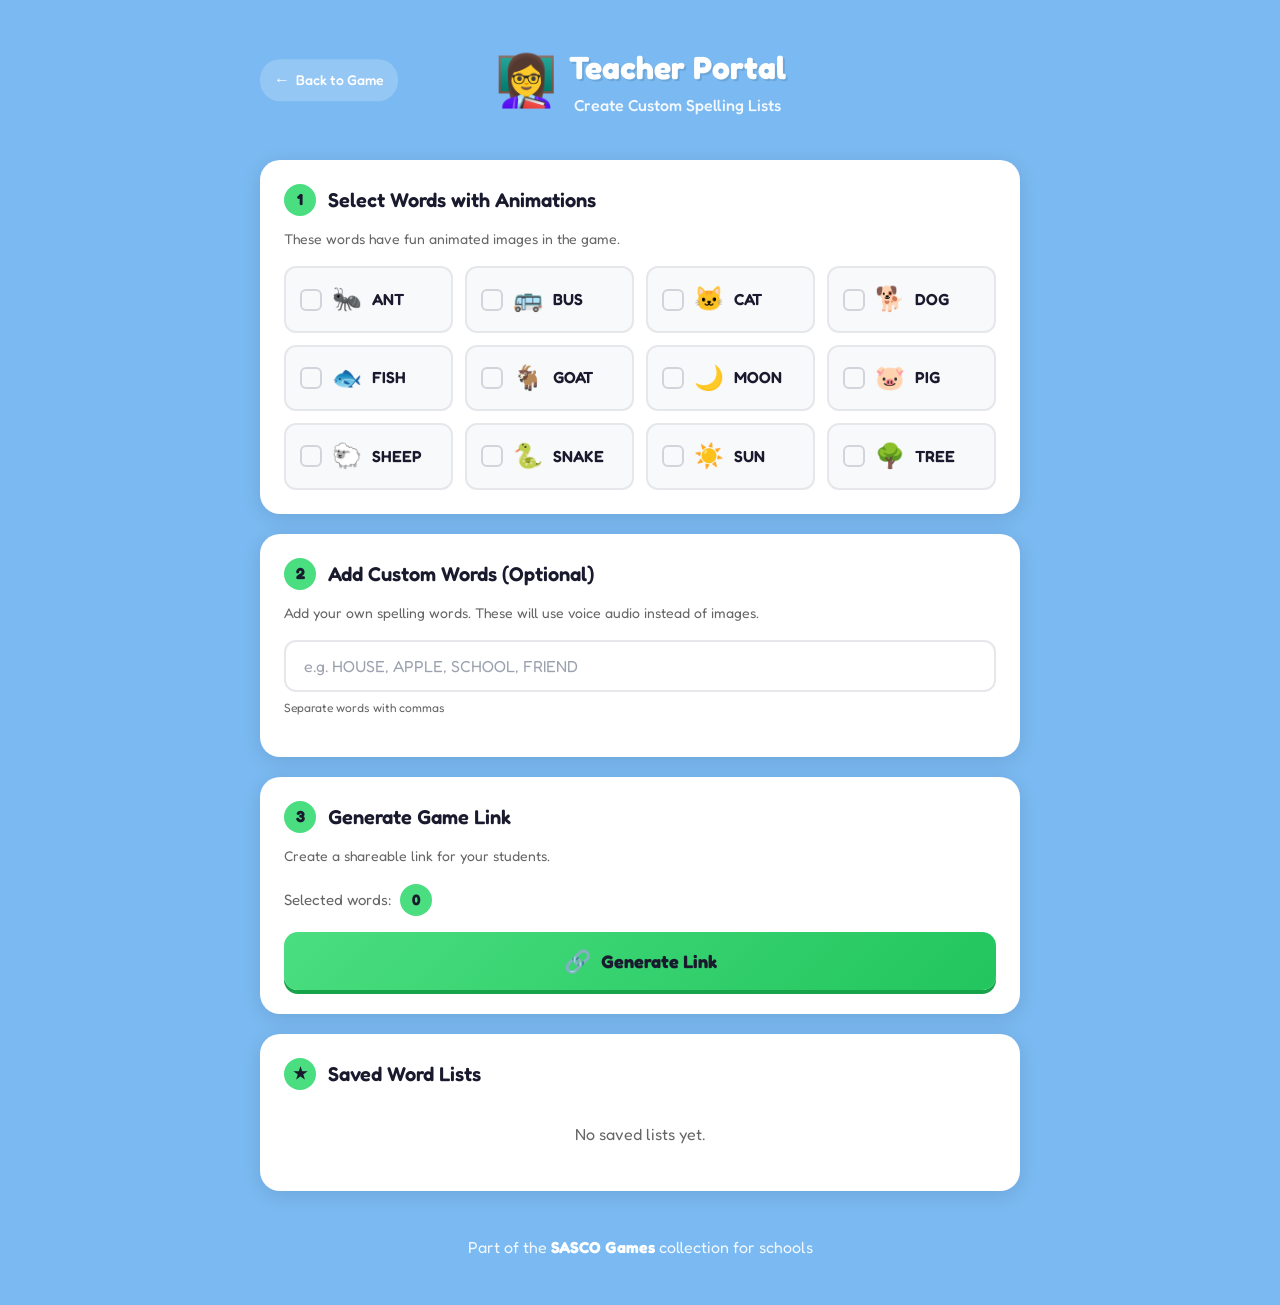
==== teacher.html @ 0edf58c7 "Add Teacher Portal for custom spelling word lists - Create teacher.html portal with word selection U" ====
<!DOCTYPE html>
<html lang="en">
<head>
    <meta charset="UTF-8">
    <meta name="viewport" content="width=device-width, initial-scale=1.0">
    <title>Teacher Portal - Spelling Snake</title>
    <link rel="preconnect" href="https://fonts.googleapis.com">
    <link rel="preconnect" href="https://fonts.gstatic.com" crossorigin>
    <link href="https://fonts.googleapis.com/css2?family=Fredoka:wght@400;500;600;700&display=swap" rel="stylesheet">
    <link rel="stylesheet" href="css/teacher.css">
</head>
<body>
    <div class="container">
        <!-- Header -->
        <header class="header">
            <a href="index.html" class="back-link">
                <span class="back-arrow">←</span>
                <span>Back to Game</span>
            </a>
            <div class="logo">
                <span class="logo-icon">👩‍🏫</span>
                <div class="logo-text">
                    <h1>Teacher Portal</h1>
                    <p class="tagline">Create Custom Spelling Lists</p>
                </div>
            </div>
        </header>

        <!-- Main content -->
        <main class="main-content">
            <!-- Step 1: Select animated words -->
            <section class="card">
                <div class="step-header">
                    <span class="step-number">1</span>
                    <h2>Select Words with Animations</h2>
                </div>
                <p class="card-description">These words have fun animated images in the game.</p>
                <div class="word-grid" id="word-grid">
                    <!-- Words will be inserted by JavaScript -->
                </div>
            </section>

            <!-- Step 2: Add custom words -->
            <section class="card">
                <div class="step-header">
                    <span class="step-number">2</span>
                    <h2>Add Custom Words (Optional)</h2>
                </div>
                <p class="card-description">Add your own spelling words. These will use voice audio instead of images.</p>
                <div class="custom-input-group">
                    <input type="text"
                           id="custom-words-input"
                           class="custom-input"
                           placeholder="e.g. HOUSE, APPLE, SCHOOL, FRIEND"
                           autocomplete="off"
                           autocapitalize="characters">
                    <small class="input-hint">Separate words with commas</small>
                </div>
                <div class="custom-words-preview hidden" id="custom-words-preview">
                    <span class="preview-label">Custom words:</span>
                    <div class="preview-tags" id="preview-tags"></div>
                </div>
            </section>

            <!-- Step 3: Generate link -->
            <section class="card">
                <div class="step-header">
                    <span class="step-number">3</span>
                    <h2>Generate Game Link</h2>
                </div>
                <p class="card-description">Create a shareable link for your students.</p>

                <div class="selected-summary" id="selected-summary">
                    <span class="summary-label">Selected words:</span>
                    <span class="summary-count" id="selected-count">0</span>
                </div>

                <button class="generate-btn" id="generate-btn">
                    <span class="btn-icon">🔗</span>
                    <span>Generate Link</span>
                </button>

                <div class="link-output hidden" id="link-output">
                    <div class="link-box">
                        <input type="text" id="game-link" class="link-input" readonly>
                        <button class="copy-btn" id="copy-btn" title="Copy to clipboard">
                            <span class="copy-icon">📋</span>
                        </button>
                    </div>
                    <div class="link-actions">
                        <button class="action-btn open-btn" id="open-btn">
                            <span>🎮</span> Open Game
                        </button>
                        <button class="action-btn save-btn" id="save-btn">
                            <span>💾</span> Save List
                        </button>
                    </div>
                </div>
            </section>

            <!-- Saved lists -->
            <section class="card saved-lists-card" id="saved-lists-section">
                <div class="step-header">
                    <span class="step-number">★</span>
                    <h2>Saved Word Lists</h2>
                </div>
                <div class="saved-lists" id="saved-lists">
                    <!-- Saved lists will be inserted here -->
                </div>
                <p class="no-saved-lists hidden" id="no-saved-lists">No saved lists yet.</p>
            </section>
        </main>

        <!-- Footer -->
        <footer class="footer">
            <p>Part of the <strong>SASCO Games</strong> collection for schools</p>
        </footer>
    </div>

    <!-- Save dialog -->
    <div class="dialog-overlay hidden" id="save-dialog">
        <div class="dialog">
            <h3>Save Word List</h3>
            <input type="text" id="list-name-input" class="list-name-input" placeholder="e.g. Week 5 Spelling Words">
            <div class="dialog-buttons">
                <button class="dialog-btn cancel-btn" id="cancel-save">Cancel</button>
                <button class="dialog-btn confirm-btn" id="confirm-save">Save</button>
            </div>
        </div>
    </div>

    <script src="js/teacher-portal.js"></script>
</body>
</html>
---- css/teacher.css ----
/* =============================================
   TEACHER PORTAL - STYLES
   SASCO Green Theme
   ============================================= */

* {
    margin: 0;
    padding: 0;
    box-sizing: border-box;
}

:root {
    --primary: #4ade80;
    --primary-dark: #22c55e;
    --primary-light: #86efac;
    --background: #7ab9f1;
    --card-bg: #ffffff;
    --text: #1a1a2e;
    --text-muted: #666666;
    --border: #e5e7eb;
    --shadow: rgba(0, 0, 0, 0.1);
}

body {
    font-family: 'Fredoka', sans-serif;
    background: var(--background);
    color: var(--text);
    min-height: 100vh;
    line-height: 1.6;
}

.container {
    max-width: 800px;
    margin: 0 auto;
    padding: 20px;
    min-height: 100vh;
    display: flex;
    flex-direction: column;
}

/* =============================================
   HEADER
   ============================================= */

.header {
    text-align: center;
    padding: 20px;
    margin-bottom: 20px;
    position: relative;
}

.back-link {
    position: absolute;
    left: 0;
    top: 50%;
    transform: translateY(-50%);
    display: flex;
    align-items: center;
    gap: 6px;
    color: #ffffff;
    text-decoration: none;
    font-size: 14px;
    font-weight: 500;
    background: rgba(255, 255, 255, 0.2);
    padding: 8px 14px;
    border-radius: 20px;
    transition: all 0.2s ease;
}

.back-link:hover {
    background: rgba(255, 255, 255, 0.3);
}

.back-arrow {
    font-size: 16px;
}

.logo {
    display: flex;
    align-items: center;
    justify-content: center;
    gap: 12px;
}

.logo-icon {
    font-size: 50px;
}

.logo-text h1 {
    font-size: 32px;
    font-weight: 700;
    color: #ffffff;
    text-shadow: 2px 2px 0px rgba(0, 0, 0, 0.1);
}

.tagline {
    color: rgba(255, 255, 255, 0.9);
    font-size: 16px;
    font-weight: 500;
}

/* =============================================
   MAIN CONTENT
   ============================================= */

.main-content {
    flex: 1;
    display: flex;
    flex-direction: column;
    gap: 20px;
}

/* =============================================
   CARDS
   ============================================= */

.card {
    background: var(--card-bg);
    border-radius: 20px;
    padding: 24px;
    box-shadow: 0 4px 20px var(--shadow);
}

.step-header {
    display: flex;
    align-items: center;
    gap: 12px;
    margin-bottom: 12px;
}

.step-number {
    width: 32px;
    height: 32px;
    background: var(--primary);
    color: var(--text);
    border-radius: 50%;
    display: flex;
    align-items: center;
    justify-content: center;
    font-weight: 700;
    font-size: 16px;
}

.step-header h2 {
    font-size: 20px;
    font-weight: 600;
    color: var(--text);
}

.card-description {
    color: var(--text-muted);
    font-size: 14px;
    margin-bottom: 16px;
}

/* =============================================
   WORD GRID
   ============================================= */

.word-grid {
    display: grid;
    grid-template-columns: repeat(auto-fill, minmax(140px, 1fr));
    gap: 12px;
}

.word-checkbox {
    display: flex;
    align-items: center;
    gap: 10px;
    padding: 12px 14px;
    background: #f8f9fa;
    border: 2px solid var(--border);
    border-radius: 12px;
    cursor: pointer;
    transition: all 0.2s ease;
    user-select: none;
}

.word-checkbox:hover {
    border-color: var(--primary);
    background: #f0fdf4;
}

.word-checkbox.selected {
    border-color: var(--primary);
    background: linear-gradient(135deg, #f0fdf4, #dcfce7);
    box-shadow: 0 2px 8px rgba(74, 222, 128, 0.3);
}

.checkbox-input {
    display: none;
}

.checkbox-custom {
    width: 22px;
    height: 22px;
    border: 2px solid #d1d5db;
    border-radius: 6px;
    display: flex;
    align-items: center;
    justify-content: center;
    transition: all 0.2s ease;
    flex-shrink: 0;
}

.word-checkbox.selected .checkbox-custom {
    background: var(--primary);
    border-color: var(--primary-dark);
}

.word-checkbox.selected .checkbox-custom::after {
    content: '✓';
    color: white;
    font-size: 14px;
    font-weight: 700;
}

.word-emoji {
    font-size: 24px;
}

.word-text {
    font-size: 16px;
    font-weight: 600;
    color: var(--text);
}

/* =============================================
   CUSTOM WORDS INPUT
   ============================================= */

.custom-input-group {
    margin-bottom: 16px;
}

.custom-input {
    width: 100%;
    padding: 14px 18px;
    font-family: 'Fredoka', sans-serif;
    font-size: 16px;
    border: 2px solid var(--border);
    border-radius: 12px;
    outline: none;
    transition: all 0.2s ease;
}

.custom-input:focus {
    border-color: var(--primary);
    box-shadow: 0 0 0 3px rgba(74, 222, 128, 0.2);
}

.custom-input::placeholder {
    color: #9ca3af;
}

.input-hint {
    display: block;
    margin-top: 6px;
    color: var(--text-muted);
    font-size: 12px;
}

.custom-words-preview {
    background: #f8f9fa;
    border-radius: 10px;
    padding: 12px 14px;
}

.preview-label {
    font-size: 12px;
    color: var(--text-muted);
    display: block;
    margin-bottom: 8px;
}

.preview-tags {
    display: flex;
    flex-wrap: wrap;
    gap: 8px;
}

.preview-tag {
    padding: 6px 12px;
    background: #fef3c7;
    color: #92400e;
    border-radius: 20px;
    font-size: 13px;
    font-weight: 600;
}

.preview-tag.has-animation {
    background: #dcfce7;
    color: #166534;
}

.preview-tag.tts-word {
    background: #e0f2fe;
    color: #0369a1;
}

/* =============================================
   GENERATE LINK
   ============================================= */

.selected-summary {
    display: flex;
    align-items: center;
    gap: 8px;
    margin-bottom: 16px;
    font-size: 15px;
}

.summary-label {
    color: var(--text-muted);
}

.summary-count {
    background: var(--primary);
    color: var(--text);
    padding: 4px 12px;
    border-radius: 20px;
    font-weight: 700;
}

.generate-btn {
    display: flex;
    align-items: center;
    justify-content: center;
    gap: 10px;
    width: 100%;
    padding: 16px 24px;
    background: linear-gradient(135deg, var(--primary), var(--primary-dark));
    color: var(--text);
    border: none;
    border-radius: 14px;
    font-family: 'Fredoka', sans-serif;
    font-size: 18px;
    font-weight: 700;
    cursor: pointer;
    transition: all 0.2s ease;
    box-shadow: 0 4px 0 #16a34a;
}

.generate-btn:hover {
    transform: translateY(-2px);
    box-shadow: 0 6px 0 #16a34a;
}

.generate-btn:active {
    transform: translateY(1px);
    box-shadow: 0 2px 0 #16a34a;
}

.btn-icon {
    font-size: 22px;
}

.link-output {
    margin-top: 20px;
}

.link-box {
    display: flex;
    gap: 8px;
}

.link-input {
    flex: 1;
    padding: 14px 16px;
    font-family: 'Fredoka', monospace;
    font-size: 13px;
    border: 2px solid var(--border);
    border-radius: 10px;
    background: #f8f9fa;
    color: var(--text);
}

.copy-btn {
    padding: 14px 18px;
    background: #f3f4f6;
    border: 2px solid var(--border);
    border-radius: 10px;
    cursor: pointer;
    transition: all 0.2s ease;
}

.copy-btn:hover {
    background: #e5e7eb;
}

.copy-btn.copied {
    background: var(--primary-light);
    border-color: var(--primary);
}

.copy-icon {
    font-size: 18px;
}

.link-actions {
    display: flex;
    gap: 12px;
    margin-top: 12px;
}

.action-btn {
    flex: 1;
    display: flex;
    align-items: center;
    justify-content: center;
    gap: 8px;
    padding: 12px 20px;
    border: 2px solid var(--border);
    border-radius: 10px;
    font-family: 'Fredoka', sans-serif;
    font-size: 15px;
    font-weight: 600;
    cursor: pointer;
    transition: all 0.2s ease;
    background: white;
}

.action-btn:hover {
    transform: translateY(-1px);
    box-shadow: 0 4px 12px var(--shadow);
}

.open-btn {
    background: var(--primary-light);
    border-color: var(--primary);
    color: var(--text);
}

.save-btn {
    background: #fef3c7;
    border-color: #fcd34d;
    color: var(--text);
}

/* =============================================
   SAVED LISTS
   ============================================= */

.saved-lists {
    display: flex;
    flex-direction: column;
    gap: 12px;
}

.no-saved-lists {
    text-align: center;
    color: var(--text-muted);
    padding: 20px;
}

.saved-list-item {
    background: #f8f9fa;
    border: 2px solid var(--border);
    border-radius: 12px;
    padding: 14px;
    transition: all 0.2s ease;
}

.saved-list-item:hover {
    border-color: var(--primary);
}

.list-info {
    display: flex;
    align-items: center;
    justify-content: space-between;
    margin-bottom: 6px;
}

.list-name {
    font-size: 16px;
    font-weight: 600;
    color: var(--text);
}

.list-count {
    font-size: 12px;
    color: var(--text-muted);
    background: #e5e7eb;
    padding: 2px 10px;
    border-radius: 10px;
}

.list-words {
    font-size: 13px;
    color: var(--text-muted);
    margin-bottom: 10px;
    word-break: break-word;
}

.list-actions {
    display: flex;
    gap: 8px;
}

.list-btn {
    padding: 8px 14px;
    border: none;
    border-radius: 8px;
    font-family: 'Fredoka', sans-serif;
    font-size: 13px;
    font-weight: 600;
    cursor: pointer;
    transition: all 0.2s ease;
}

.load-btn {
    background: #e5e7eb;
    color: var(--text);
}

.load-btn:hover {
    background: #d1d5db;
}

.play-btn {
    background: var(--primary);
    color: var(--text);
}

.play-btn:hover {
    background: var(--primary-dark);
}

.delete-btn {
    background: #fee2e2;
    color: #dc2626;
    padding: 8px 10px;
}

.delete-btn:hover {
    background: #fecaca;
}

/* =============================================
   SAVE DIALOG
   ============================================= */

.dialog-overlay {
    position: fixed;
    top: 0;
    left: 0;
    width: 100%;
    height: 100%;
    background: rgba(0, 0, 0, 0.5);
    display: flex;
    align-items: center;
    justify-content: center;
    z-index: 1000;
    padding: 20px;
}

.dialog {
    background: white;
    border-radius: 20px;
    padding: 24px;
    width: 100%;
    max-width: 400px;
    box-shadow: 0 20px 60px rgba(0, 0, 0, 0.3);
}

.dialog h3 {
    margin-bottom: 16px;
    font-size: 20px;
    color: var(--text);
}

.list-name-input {
    width: 100%;
    padding: 14px 16px;
    font-family: 'Fredoka', sans-serif;
    font-size: 16px;
    border: 2px solid var(--border);
    border-radius: 10px;
    outline: none;
    margin-bottom: 16px;
}

.list-name-input:focus {
    border-color: var(--primary);
}

.dialog-buttons {
    display: flex;
    gap: 12px;
}

.dialog-btn {
    flex: 1;
    padding: 12px 20px;
    border: none;
    border-radius: 10px;
    font-family: 'Fredoka', sans-serif;
    font-size: 16px;
    font-weight: 600;
    cursor: pointer;
    transition: all 0.2s ease;
}

.cancel-btn {
    background: #f3f4f6;
    color: var(--text);
}

.cancel-btn:hover {
    background: #e5e7eb;
}

.confirm-btn {
    background: var(--primary);
    color: var(--text);
}

.confirm-btn:hover {
    background: var(--primary-dark);
}

/* =============================================
   FOOTER
   ============================================= */

.footer {
    text-align: center;
    padding: 24px;
    margin-top: 20px;
    color: rgba(255, 255, 255, 0.9);
}

.footer strong {
    color: #ffffff;
}

/* =============================================
   UTILITIES
   ============================================= */

.hidden {
    display: none !important;
}

/* =============================================
   RESPONSIVE
   ============================================= */

@media (max-width: 600px) {
    .header {
        padding: 15px 10px;
    }

    .back-link {
        position: static;
        transform: none;
        margin-bottom: 15px;
        display: inline-flex;
    }

    .logo-text h1 {
        font-size: 26px;
    }

    .tagline {
        font-size: 14px;
    }

    .card {
        padding: 18px;
    }

    .word-grid {
        grid-template-columns: repeat(auto-fill, minmax(120px, 1fr));
        gap: 10px;
    }

    .word-checkbox {
        padding: 10px 12px;
    }

    .word-emoji {
        font-size: 20px;
    }

    .word-text {
        font-size: 14px;
    }

    .link-actions {
        flex-direction: column;
    }
}
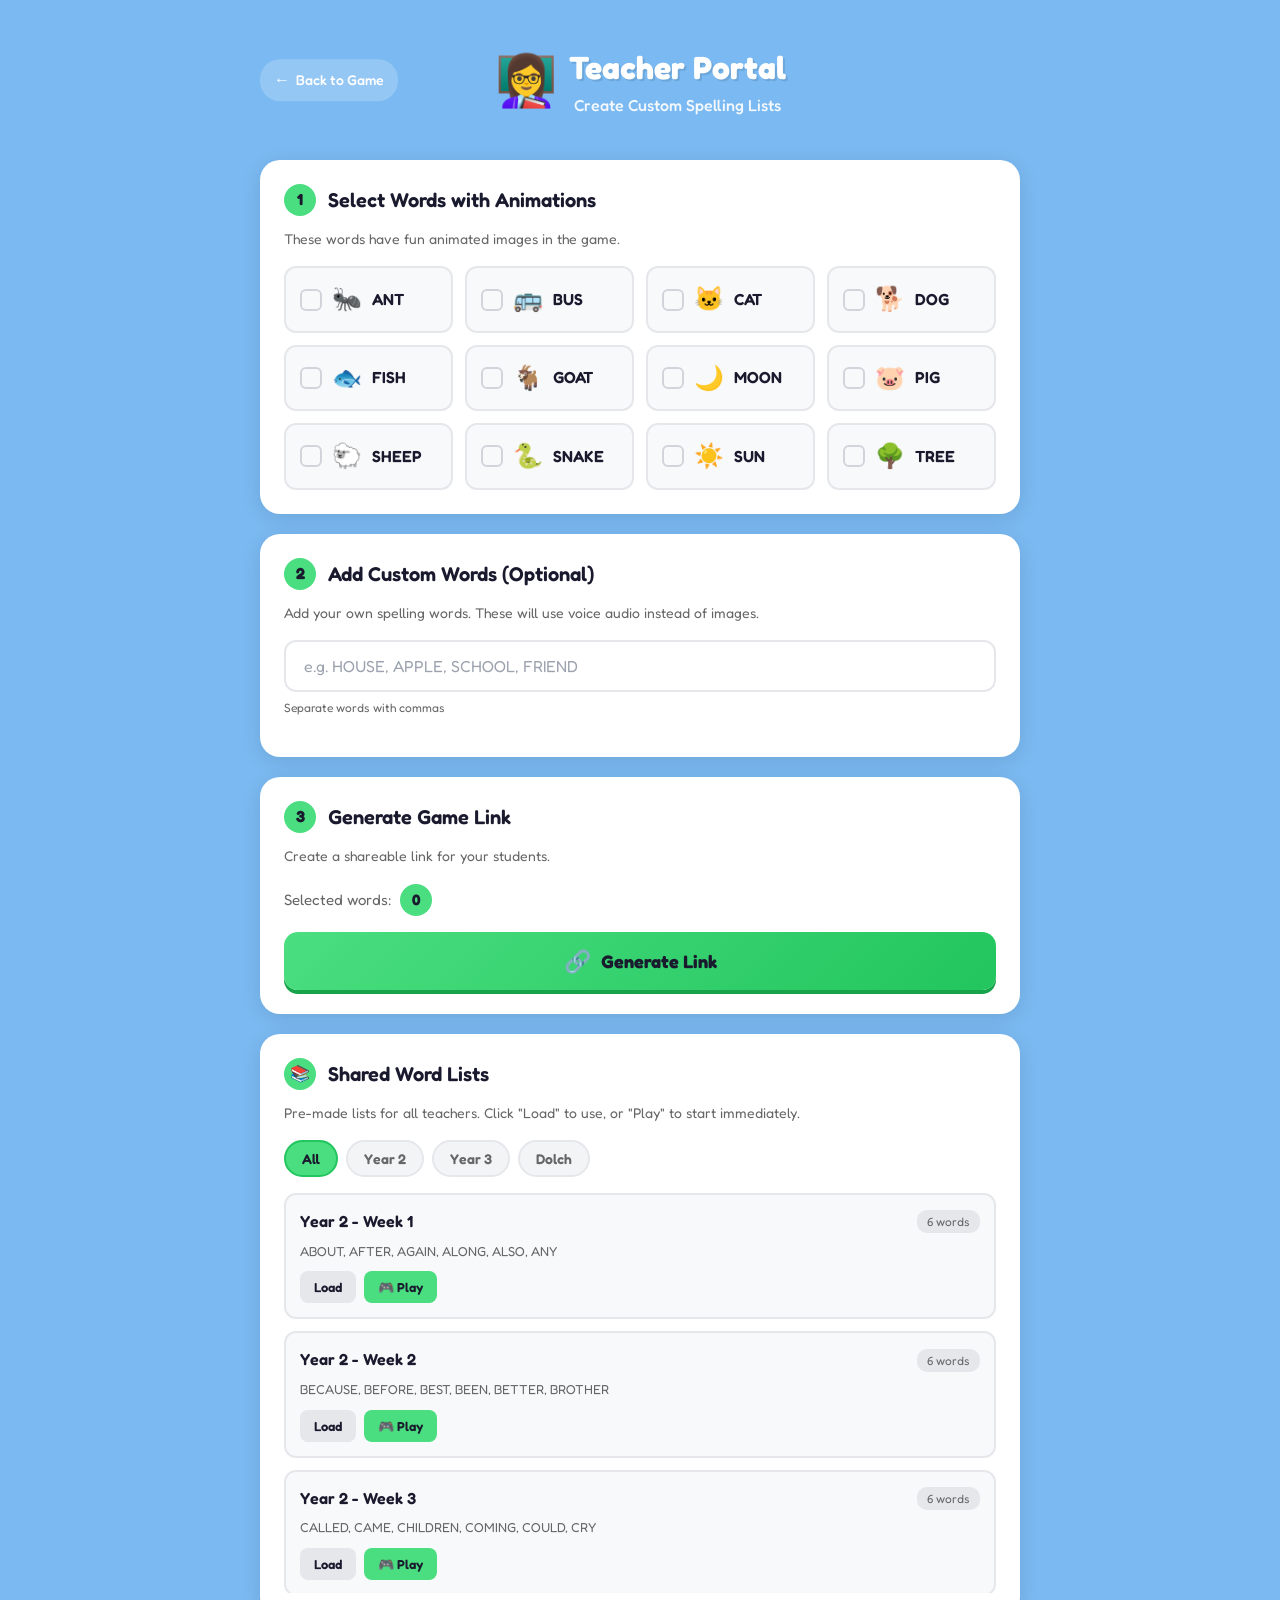
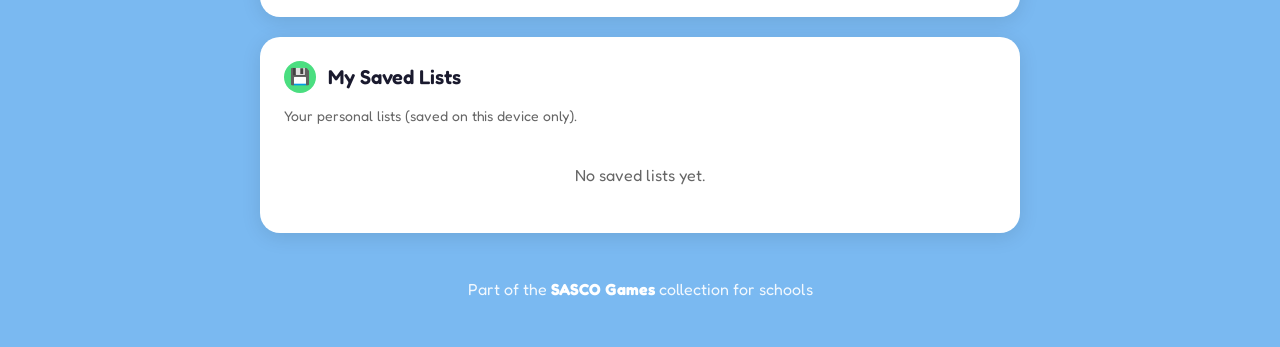
==== commit 813b4e27: "Add shared word lists for all teachers - Add 30+ pre-made lists from Year 2, Year 3, and Dolch sight" ====
--- a/teacher.html
+++ b/teacher.html
@@ -98,12 +98,34 @@
                 </div>
             </section>
 
-            <!-- Saved lists -->
+            <!-- Shared lists (visible to everyone) -->
+            <section class="card shared-lists-card">
+                <div class="step-header">
+                    <span class="step-number">📚</span>
+                    <h2>Shared Word Lists</h2>
+                </div>
+                <p class="card-description">Pre-made lists for all teachers. Click "Load" to use, or "Play" to start immediately.</p>
+
+                <!-- Filter buttons -->
+                <div class="list-filters" id="list-filters">
+                    <button class="filter-btn active" data-filter="all">All</button>
+                    <button class="filter-btn" data-filter="Year 2">Year 2</button>
+                    <button class="filter-btn" data-filter="Year 3">Year 3</button>
+                    <button class="filter-btn" data-filter="Dolch">Dolch</button>
+                </div>
+
+                <div class="shared-lists" id="shared-lists">
+                    <!-- Shared lists will be inserted here -->
+                </div>
+            </section>
+
+            <!-- Personal saved lists -->
             <section class="card saved-lists-card" id="saved-lists-section">
                 <div class="step-header">
-                    <span class="step-number">★</span>
-                    <h2>Saved Word Lists</h2>
+                    <span class="step-number">💾</span>
+                    <h2>My Saved Lists</h2>
                 </div>
+                <p class="card-description">Your personal lists (saved on this device only).</p>
                 <div class="saved-lists" id="saved-lists">
                     <!-- Saved lists will be inserted here -->
                 </div>
--- a/css/teacher.css
+++ b/css/teacher.css
@@ -438,6 +438,54 @@
 }
 
 /* =============================================
+   SHARED LISTS & FILTERS
+   ============================================= */
+
+.list-filters {
+    display: flex;
+    flex-wrap: wrap;
+    gap: 8px;
+    margin-bottom: 16px;
+}
+
+.filter-btn {
+    padding: 8px 16px;
+    background: #f3f4f6;
+    border: 2px solid var(--border);
+    border-radius: 20px;
+    font-family: 'Fredoka', sans-serif;
+    font-size: 14px;
+    font-weight: 600;
+    color: var(--text-muted);
+    cursor: pointer;
+    transition: all 0.2s ease;
+}
+
+.filter-btn:hover {
+    border-color: var(--primary);
+    color: var(--text);
+}
+
+.filter-btn.active {
+    background: var(--primary);
+    border-color: var(--primary-dark);
+    color: var(--text);
+}
+
+.shared-lists {
+    display: flex;
+    flex-direction: column;
+    gap: 12px;
+    max-height: 400px;
+    overflow-y: auto;
+}
+
+.shared-item {
+    background: linear-gradient(135deg, #f0fdf4, #ecfdf5);
+    border-color: var(--primary-light);
+}
+
+/* =============================================
    SAVED LISTS
    ============================================= */
 
